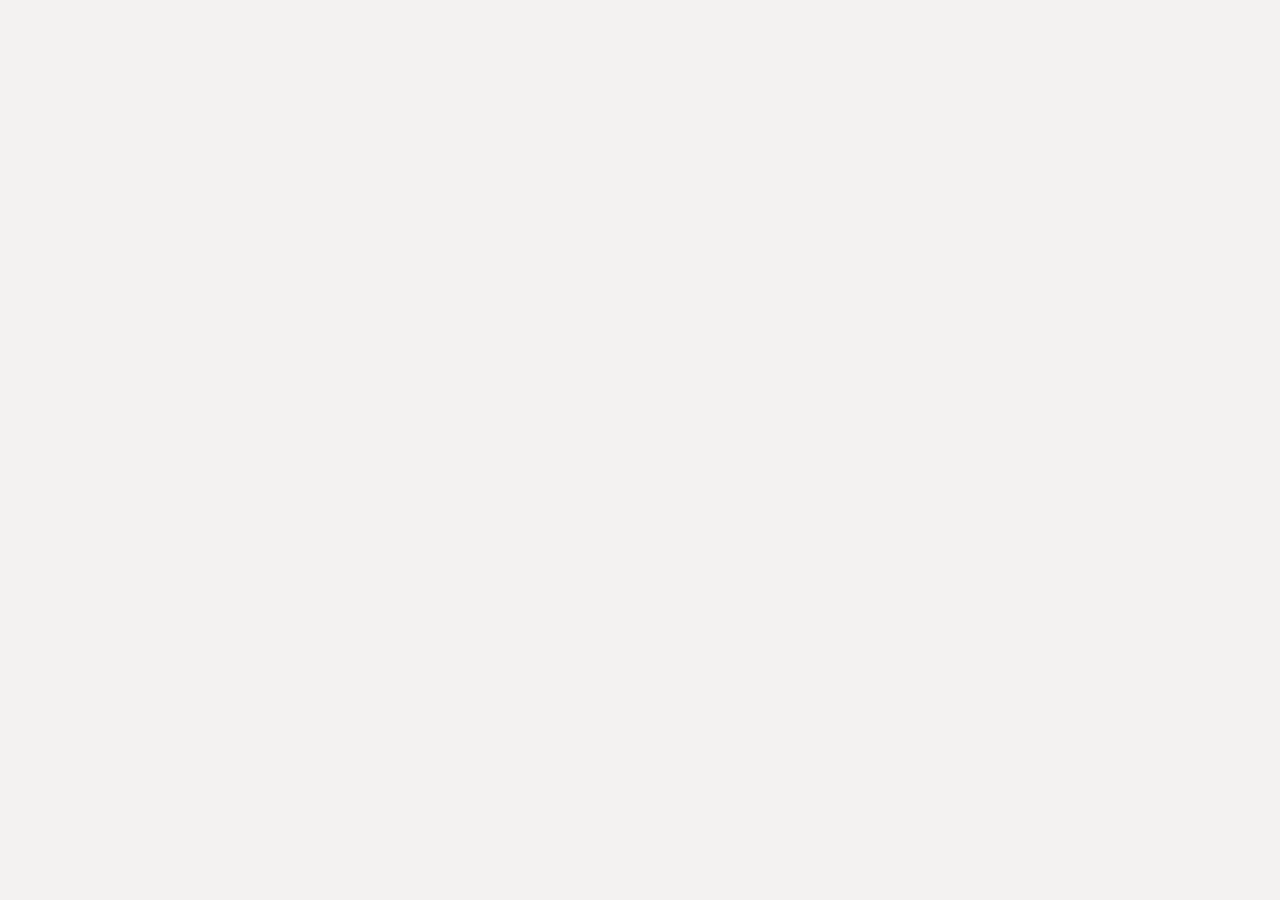
==== dashboards/rentabilidade-comercial/index.html @ 9c1c85ef "first commit" ====
<!doctype html>
<html lang="pt-BR">
  <head>
    <meta charset="UTF-8" />
    <meta name="viewport" content="width=device-width, initial-scale=1.0" />
    <meta name="color-scheme" content="light" />
    <title>Radar Comercial | Rentabilidade</title>
    <style>
      :root { --blue:#118DFF; --navy:#12239E; --orange:#E66C37; --purple:#6B007B; --pink:#E044A7; --teal:#197278; --green:#1AAB40; --amber:#D9B300; --red:#D64554; --ink:#252423; --muted:#605E5C; --line:#C8C6C4; --paper:#fff; --wash:#F3F2F1; --radius:14px; --shadow:0 10px 25px rgba(37,36,35,.08); }
      * { box-sizing:border-box; } body { margin:0; background:var(--wash); color:var(--ink); font-family:"Segoe UI",Arial,sans-serif; }
      button,select { font:inherit; } .shell { max-width:1600px; margin:auto; padding:22px; }
      .topbar { display:flex; align-items:center; justify-content:space-between; gap:20px; background:var(--paper); border-radius:var(--radius); padding:18px 22px; box-shadow:var(--shadow); }
      .brand { display:flex; gap:12px; align-items:center; } .brand-mark { width:42px; height:42px; display:grid; place-items:center; background:linear-gradient(135deg,var(--blue),var(--navy)); color:white; border-radius:12px; font-size:22px; font-weight:700; }
      h1 { margin:0; font-size:20px; } .eyebrow { color:var(--blue); font-size:11px; font-weight:700; letter-spacing:.11em; text-transform:uppercase; } .sub { color:var(--muted); font-size:13px; margin-top:3px; }
      .data-note { color:var(--muted); font-size:12px; text-align:right; }.filters { display:grid; grid-template-columns:repeat(5,minmax(0,1fr)); gap:10px; margin:18px 0; }
      .filter { background:var(--paper); border-radius:10px; padding:9px 12px; border:1px solid transparent; } .filter label { display:block; color:var(--muted); font-size:11px; font-weight:700; text-transform:uppercase; margin-bottom:4px; } .filter select { width:100%; border:0; outline:0; color:var(--ink); background:transparent; }
      .range-buttons { display:flex; gap:6px; align-items:end; }.range-buttons button { border:1px solid var(--line); background:white; color:var(--muted); border-radius:8px; padding:9px; cursor:pointer; font-size:12px; }.range-buttons button:hover,.range-buttons button.active { background:var(--blue); border-color:var(--blue); color:white; }
      .tabs { display:flex; gap:7px; overflow:auto; padding-bottom:5px; } .tab { white-space:nowrap; border:0; background:transparent; color:var(--muted); padding:10px 14px; border-radius:8px; cursor:pointer; font-weight:600; }.tab.active { background:var(--ink); color:white; }
      .headline { display:flex; justify-content:space-between; align-items:end; margin:22px 0 12px; gap:10px; }.headline h2 { margin:0; font-size:22px; }.headline p { margin:4px 0 0; color:var(--muted); font-size:13px; }
      .kpis { display:grid; grid-template-columns:repeat(4,minmax(0,1fr)); gap:12px; }.kpi { background:var(--paper); padding:18px; border-radius:var(--radius); box-shadow:var(--shadow); border-top:4px solid var(--blue); }.kpi.warn { border-color:var(--amber); }.kpi.good { border-color:var(--green); }.kpi.bad { border-color:var(--red); }.kpi .value { font-family:Impact,"Arial Narrow",sans-serif; letter-spacing:.02em; font-size:28px; margin:8px 0 4px; }.kpi .label { color:var(--muted); font-size:12px; font-weight:700; text-transform:uppercase; }.kpi .hint { color:var(--muted); font-size:12px; }
      .grid { display:grid; grid-template-columns:repeat(12,1fr); gap:14px; margin-top:14px; }.card { background:var(--paper); border-radius:var(--radius); padding:18px; box-shadow:var(--shadow); min-height:120px; }.span-8{grid-column:span 8}.span-7{grid-column:span 7}.span-6{grid-column:span 6}.span-5{grid-column:span 5}.span-4{grid-column:span 4}.span-12{grid-column:span 12}.card h3{margin:0 0 4px;font-size:15px}.card .caption{margin:0 0 14px;color:var(--muted);font-size:12px}.chart{height:300px}.insight{background:linear-gradient(135deg,#EEF7FF,#fff);border-left:4px solid var(--blue)}.insight li{margin:8px 0;color:#42413f;font-size:13px}.insight strong{color:var(--ink)}
      table{width:100%;border-collapse:collapse;font-size:12px}th{text-align:left;color:var(--muted);font-size:11px;text-transform:uppercase;border-bottom:1px solid var(--line);padding:8px 6px}td{padding:9px 6px;border-bottom:1px solid #eee}td.num{text-align:right;font-variant-numeric:tabular-nums}.badge{display:inline-block;padding:4px 7px;border-radius:99px;background:#EEF7FF;color:#065BAA;font-size:11px;font-weight:700}.badge.risk{background:#FFF5E5;color:#9C6500}.badge.churn{background:#FDEEEF;color:#A4262C}.badge.good{background:#ECF8EF;color:#107C10}.empty{color:var(--muted);padding:34px;text-align:center}.footer{color:var(--muted);font-size:11px;padding:22px 3px 0}.recharts-tooltip-wrapper{font-size:12px}
      @media(max-width:980px){.filters{grid-template-columns:repeat(2,1fr)}.kpis{grid-template-columns:repeat(2,1fr)}.span-8,.span-7,.span-6,.span-5,.span-4{grid-column:span 12}.topbar{align-items:flex-start;flex-direction:column}.data-note{text-align:left}} @media(max-width:560px){.shell{padding:12px}.filters,.kpis{grid-template-columns:1fr}.topbar{padding:15px}.kpi .value{font-size:25px}.chart{height:270px}}
    </style>
  </head>
  <body>
    <main id="root"></main>
    <script src="data.js"></script>
    <script src="app.js"></script>
  </body>
</html>
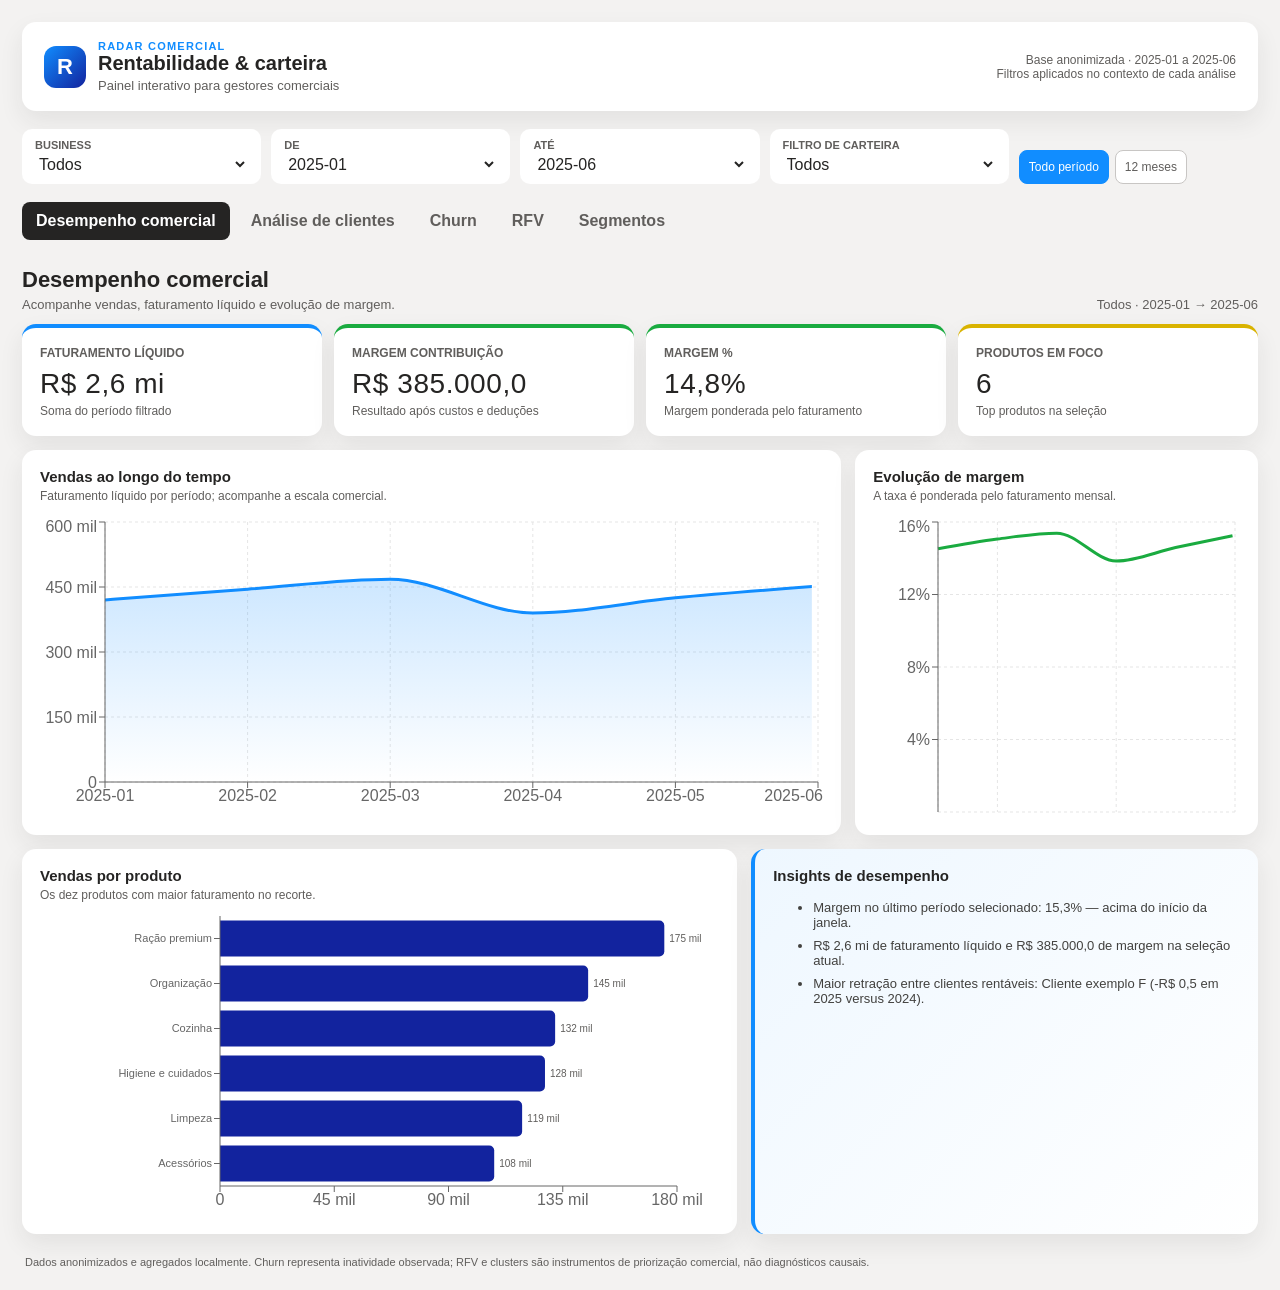
==== commit 3c959f07: "Add sample data and update dashboard to use it - Modified app.jsx to fallback to sample data if dash" ====
--- a/dashboards/rentabilidade-comercial/index.html
+++ b/dashboards/rentabilidade-comercial/index.html
@@ -25,6 +25,7 @@
   </head>
   <body>
     <main id="root"></main>
+    <script src="data.sample.js"></script>
     <script src="data.js"></script>
     <script src="app.js"></script>
   </body>
